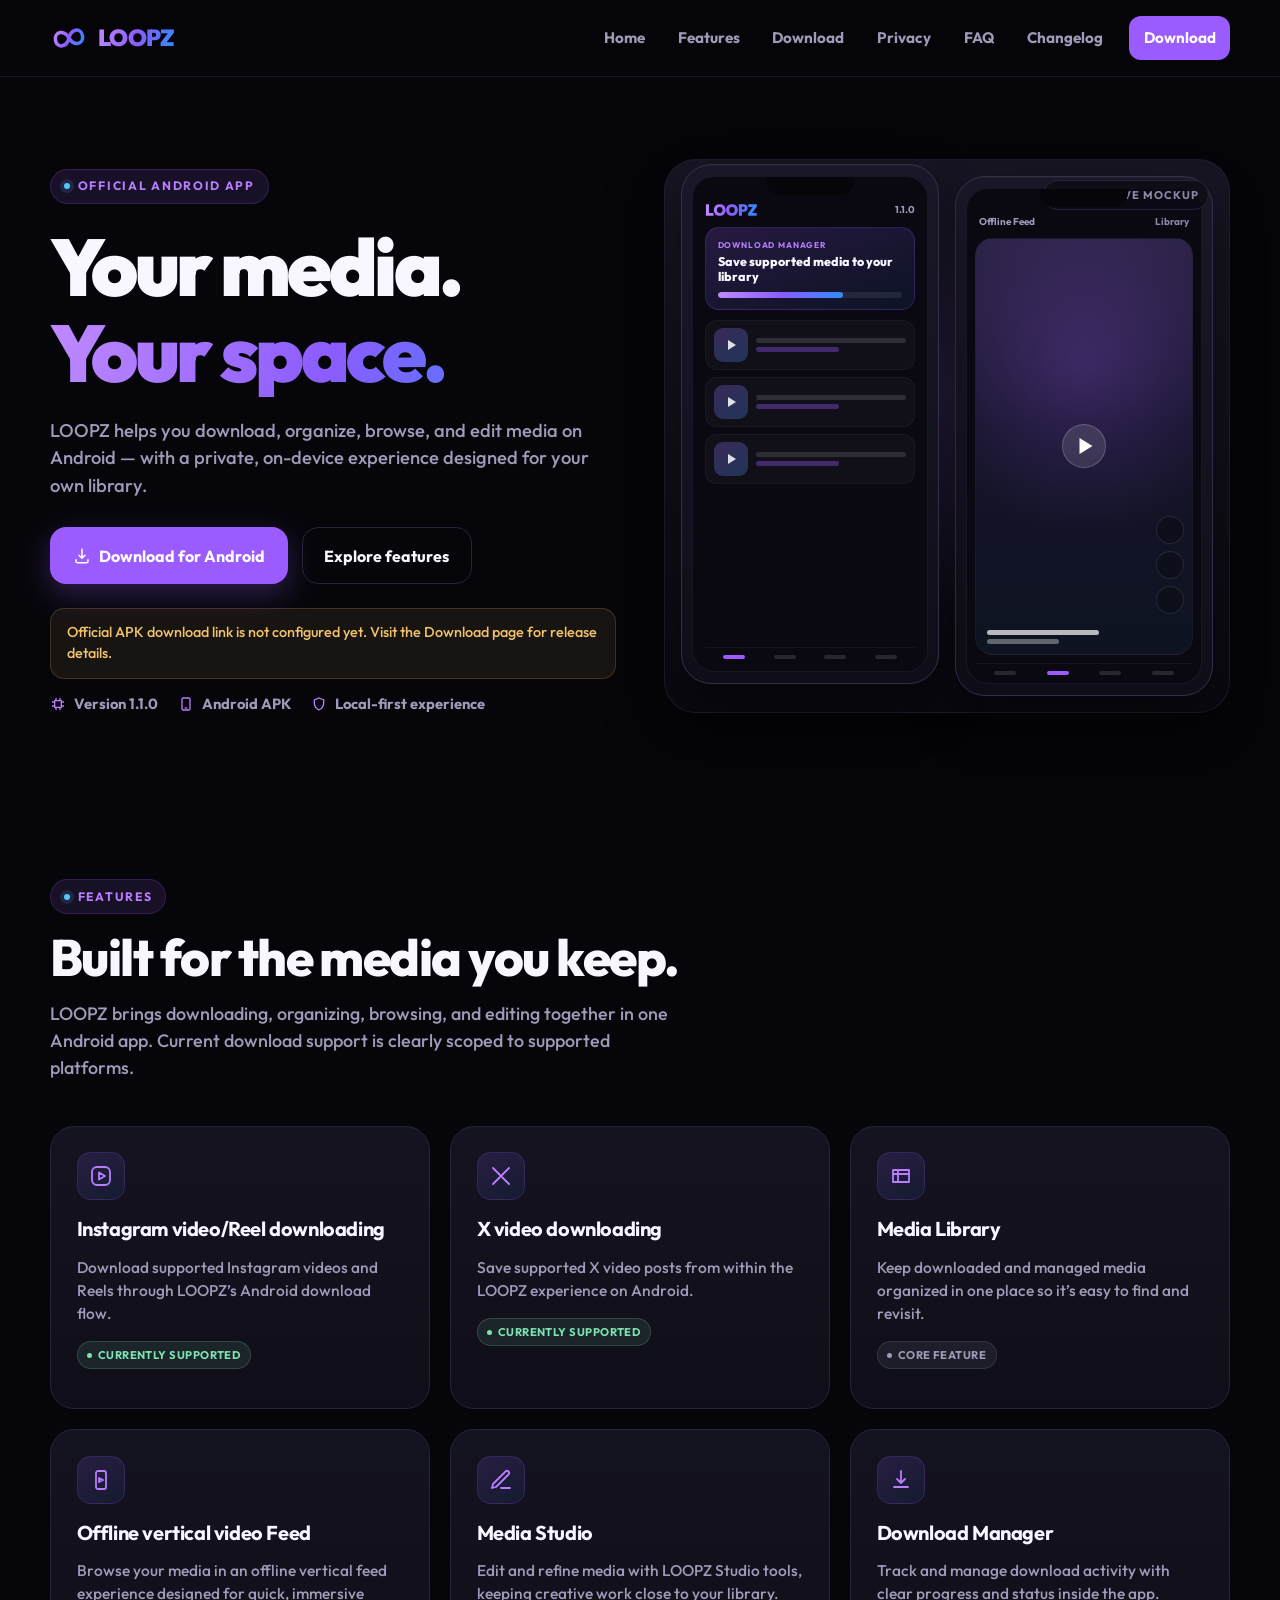
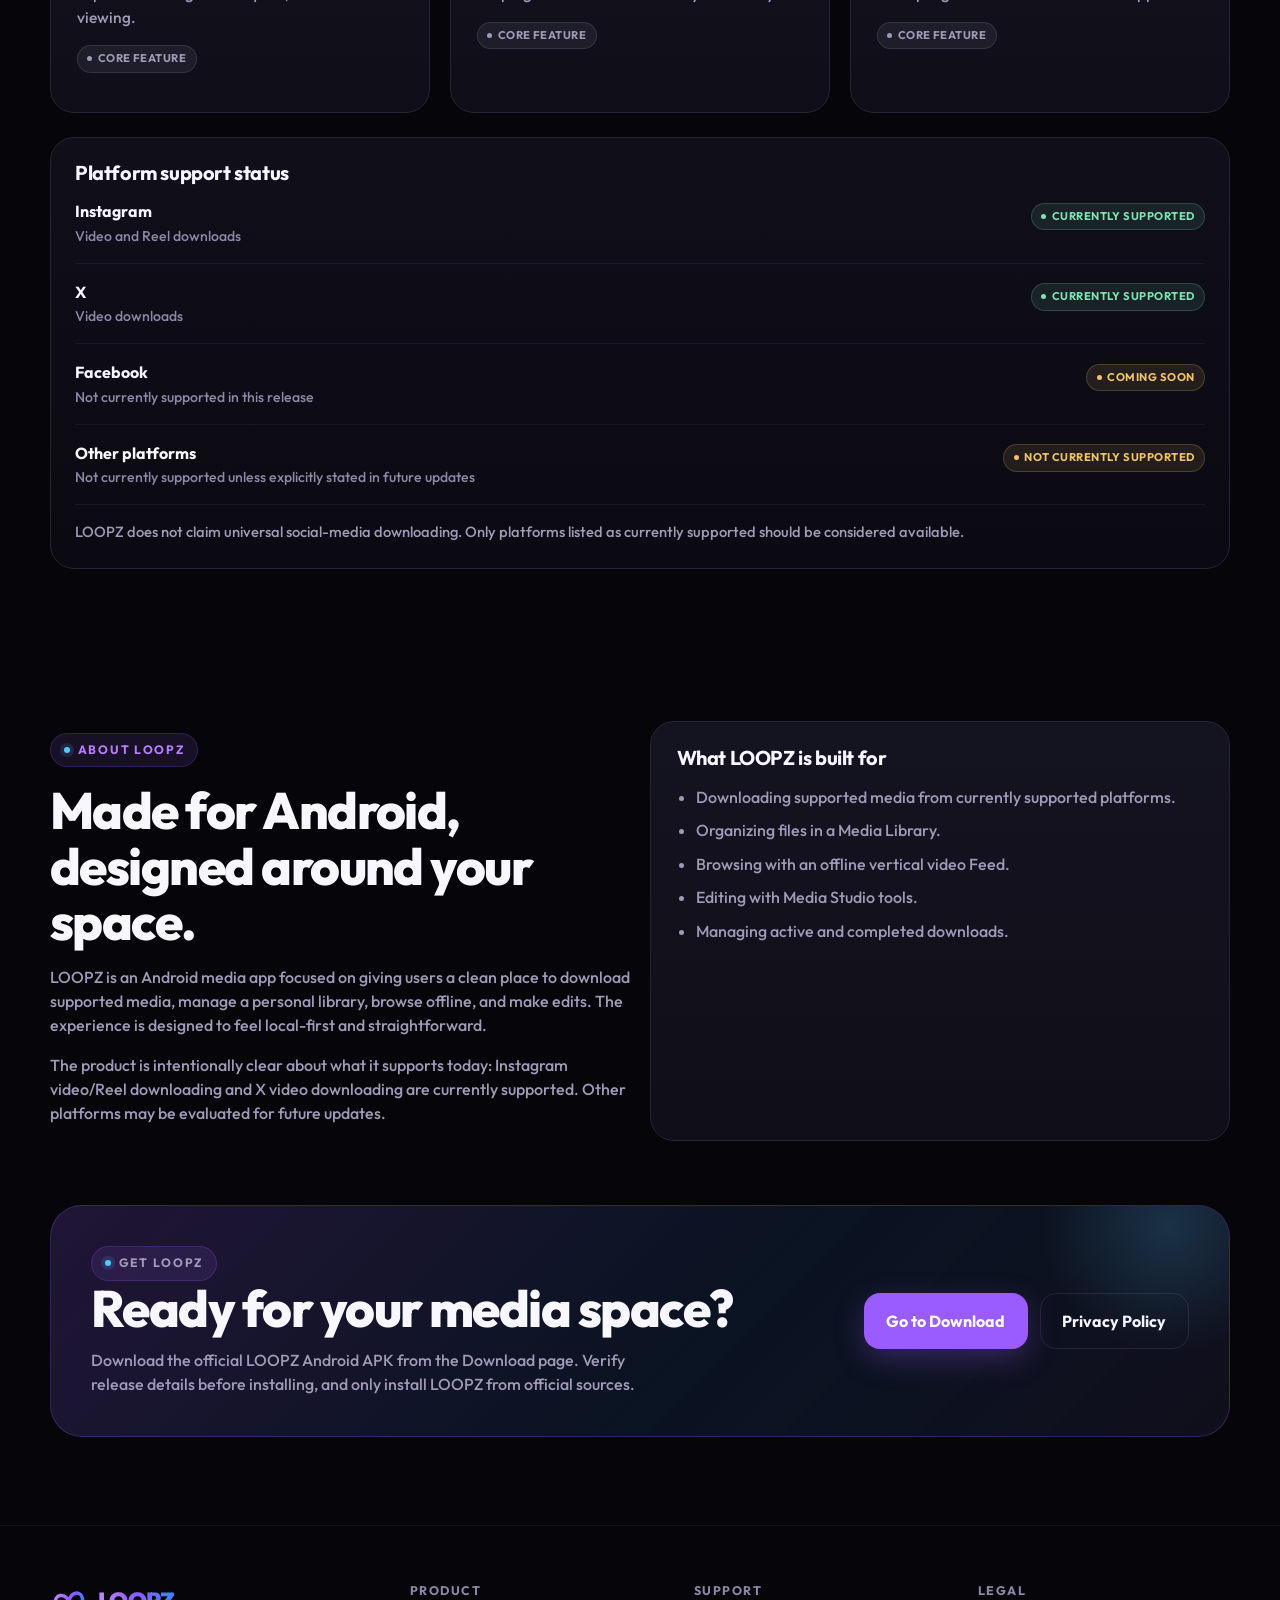
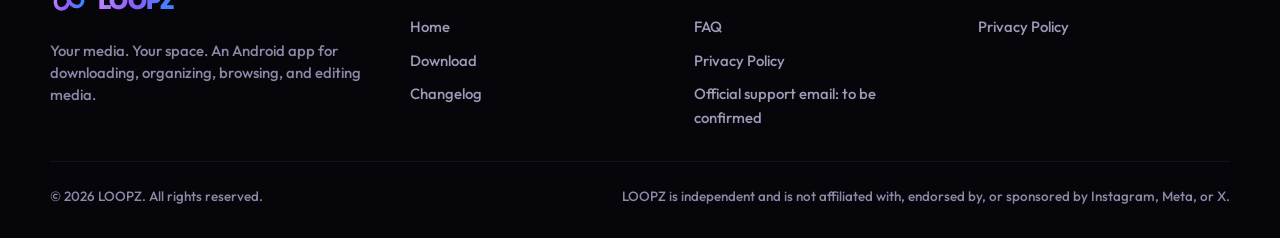
==== index.html @ 99027ad1 "Initial LOOPZ website" ====
<!DOCTYPE html>
<html lang="en">
<head>
  <meta charset="utf-8">
  <meta name="viewport" content="width=device-width, initial-scale=1">
  <title>LOOPZ — Your media. Your space.</title>
  <meta name="description" content="LOOPZ is an Android app for downloading, organizing, browsing, and editing media. Currently supports Instagram video/Reel and X video downloads.">
  <meta name="robots" content="index,follow">
  <meta name="theme-color" content="#06060a">
  <link rel="canonical" href="https://loopz.app/">
  <meta property="og:title" content="LOOPZ — Your media. Your space.">
  <meta property="og:description" content="Download, organize, browse, and edit media on Android. Currently supports Instagram video/Reel and X video downloads.">
  <meta property="og:type" content="website">
  <meta property="og:image" content="assets/images/loopz-app-icon-512.png">
  <meta name="twitter:card" content="summary_large_image">
  <meta name="twitter:title" content="LOOPZ — Your media. Your space.">
  <meta name="twitter:description" content="Download, organize, browse, and edit media on Android. Currently supports Instagram video/Reel and X video downloads.">
  <meta name="twitter:image" content="assets/images/loopz-app-icon-512.png">
  <link rel="icon" href="assets/images/loopz-mark.svg" type="image/svg+xml">
  <link rel="stylesheet" href="assets/css/styles.css">
</head>
<body>
  <a class="skip-link" href="#main">Skip to content</a>
  <header class="site-header">
    <div class="nav-wrap">
      <a class="brand" href="index.html" aria-label="LOOPZ home">
        <img src="assets/images/loopz-mark.svg" alt="" width="38" height="38">
        <span>LOOPZ</span>
      </a>
      <button class="nav-toggle" type="button" data-nav-toggle aria-expanded="false" aria-controls="site-nav" aria-label="Open menu">
        <svg viewBox="0 0 24 24" fill="none" stroke="currentColor" stroke-width="2" stroke-linecap="round"><path d="M4 7h16M4 12h16M4 17h16"/></svg>
      </button>
      <nav class="nav" id="site-nav" data-nav aria-label="Primary">
        <a href="index.html">Home</a>
        <a href="#features">Features</a>
        <a href="download.html">Download</a>
        <a href="privacy.html">Privacy</a>
        <a href="faq.html">FAQ</a>
        <a href="changelog.html">Changelog</a>
        <a class="nav-cta" href="download.html">Download</a>
      </nav>
    </div>
  </header>

  <main id="main">
    <section class="hero">
      <div class="container hero-grid">
        <div class="hero-copy reveal">
          <p class="eyebrow">Official Android App</p>
          <h1><span class="line">Your media.</span><span class="line grad-text">Your space.</span></h1>
          <p class="lead">LOOPZ helps you download, organize, browse, and edit media on Android — with a private, on-device experience designed for your own library.</p>
          <div class="hero-actions">
            <a class="btn btn-primary" href="download.html">
              <svg viewBox="0 0 24 24" fill="none" stroke="currentColor" stroke-width="2" stroke-linecap="round" stroke-linejoin="round" aria-hidden="true"><path d="M12 3v12m0 0 4-4m-4 4-4-4M4 17v2a2 2 0 0 0 2 2h12a2 2 0 0 0 2-2v-2"/></svg>
              Download for Android
            </a>
            <a class="btn btn-secondary" href="#features">Explore features</a>
          </div>
          <p class="download-note pending" data-download-note>Official APK download link is not configured yet. Visit the Download page for release details.</p>
          <ul class="hero-meta" aria-label="App details">
            <li><svg viewBox="0 0 24 24" fill="none" stroke="currentColor" stroke-width="2" aria-hidden="true"><path d="M7 7h10v10H7z"/><path d="M9 3v4M15 3v4M9 17v4M15 17v4M3 9h4M3 15h4M17 9h4M17 15h4"/></svg>Version 1.1.0</li>
            <li><svg viewBox="0 0 24 24" fill="none" stroke="currentColor" stroke-width="2" aria-hidden="true"><rect x="6" y="3" width="12" height="18" rx="2"/><path d="M10 18h4"/></svg>Android APK</li>
            <li><svg viewBox="0 0 24 24" fill="none" stroke="currentColor" stroke-width="2" aria-hidden="true"><path d="M12 3l7 3v5c0 5-3 8-7 10-4-2-7-5-7-10V6l7-3z"/></svg>Local-first experience</li>
          </ul>
        </div>

        <div class="hero-visual reveal" aria-label="Illustrative LOOPZ app mockups">
          <div class="mockup-wrap">
            <span class="mockup-label">Illustrative mockup</span>
            <div class="phone-mockups">
              <div class="phone featured" aria-hidden="true">
                <div class="phone-screen">
                  <div class="phone-notch"></div>
                  <div class="screen-ui">
                    <div class="s-head"><img class="logo-sm" src="assets/images/loopz-wordmark.svg" alt=""><span>1.1.0</span></div>
                    <div class="s-card">
                      <div class="s-kicker">Download Manager</div>
                      <div class="s-title">Save supported media to your library</div>
                      <div class="s-bar"><span></span></div>
                    </div>
                    <div class="s-list">
                      <div class="s-item"><div class="s-thumb"></div><div class="s-lines"><div class="s-line"></div><div class="s-line"></div></div></div>
                      <div class="s-item"><div class="s-thumb"></div><div class="s-lines"><div class="s-line"></div><div class="s-line"></div></div></div>
                      <div class="s-item"><div class="s-thumb"></div><div class="s-lines"><div class="s-line"></div><div class="s-line"></div></div></div>
                    </div>
                    <div class="s-nav"><span class="active"></span><span></span><span></span><span></span></div>
                  </div>
                </div>
              </div>
              <div class="phone" aria-hidden="true">
                <div class="phone-screen">
                  <div class="phone-notch"></div>
                  <div class="feed-screen">
                    <div class="s-head" style="padding:0 .2rem"><span style="font-size:.62rem;font-weight:700;color:#a09ab8">Offline Feed</span><span style="font-size:.62rem;color:#8e88a8">Library</span></div>
                    <div class="feed-media">
                      <div class="feed-play"></div>
                      <div class="feed-side"><div class="feed-dot"></div><div class="feed-dot"></div><div class="feed-dot"></div></div>
                      <div class="feed-meta"><div class="line"></div><div class="line"></div></div>
                    </div>
                    <div class="s-nav"><span></span><span class="active"></span><span></span><span></span></div>
                  </div>
                </div>
              </div>
            </div>
          </div>
        </div>
      </div>
    </section>

    <section class="section" id="features">
      <div class="container">
        <div class="section-head reveal">
          <p class="eyebrow">Features</p>
          <h2>Built for the media you keep.</h2>
          <p class="lead">LOOPZ brings downloading, organizing, browsing, and editing together in one Android app. Current download support is clearly scoped to supported platforms.</p>
        </div>

        <div class="grid-3">
          <article class="card reveal">
            <div class="icon-box"><svg viewBox="0 0 24 24" fill="none" stroke="currentColor" stroke-width="1.8" stroke-linecap="round" stroke-linejoin="round"><rect x="3" y="3" width="18" height="18" rx="5"/><path d="M10 8.5v7l6-3.5-6-3.5z"/></svg></div>
            <h3>Instagram video/Reel downloading</h3>
            <p>Download supported Instagram videos and Reels through LOOPZ’s Android download flow.</p>
            <div class="feature-status"><span class="badge supported">Currently supported</span></div>
          </article>

          <article class="card reveal">
            <div class="icon-box"><svg viewBox="0 0 24 24" fill="none" stroke="currentColor" stroke-width="1.8" stroke-linecap="round" stroke-linejoin="round"><path d="M4 4l16 16M20 4 4 20"/></svg></div>
            <h3>X video downloading</h3>
            <p>Save supported X video posts from within the LOOPZ experience on Android.</p>
            <div class="feature-status"><span class="badge supported">Currently supported</span></div>
          </article>

          <article class="card reveal">
            <div class="icon-box"><svg viewBox="0 0 24 24" fill="none" stroke="currentColor" stroke-width="1.8" stroke-linecap="round" stroke-linejoin="round"><path d="M4 6h16v12H4z"/><path d="M4 10h16M9 6v12"/></svg></div>
            <h3>Media Library</h3>
            <p>Keep downloaded and managed media organized in one place so it’s easy to find and revisit.</p>
            <div class="feature-status"><span class="badge neutral">Core feature</span></div>
          </article>

          <article class="card reveal">
            <div class="icon-box"><svg viewBox="0 0 24 24" fill="none" stroke="currentColor" stroke-width="1.8" stroke-linecap="round" stroke-linejoin="round"><rect x="7" y="3" width="10" height="18" rx="2"/><path d="M10 10l4 2-4 2z"/></svg></div>
            <h3>Offline vertical video Feed</h3>
            <p>Browse your media in an offline vertical feed experience designed for quick, immersive viewing.</p>
            <div class="feature-status"><span class="badge neutral">Core feature</span></div>
          </article>

          <article class="card reveal">
            <div class="icon-box"><svg viewBox="0 0 24 24" fill="none" stroke="currentColor" stroke-width="1.8" stroke-linecap="round" stroke-linejoin="round"><path d="M12 20h9"/><path d="M16.5 3.5a2.1 2.1 0 0 1 3 3L7 19l-4 1 1-4L16.5 3.5z"/></svg></div>
            <h3>Media Studio</h3>
            <p>Edit and refine media with LOOPZ Studio tools, keeping creative work close to your library.</p>
            <div class="feature-status"><span class="badge neutral">Core feature</span></div>
          </article>

          <article class="card reveal">
            <div class="icon-box"><svg viewBox="0 0 24 24" fill="none" stroke="currentColor" stroke-width="1.8" stroke-linecap="round" stroke-linejoin="round"><path d="M12 3v12m0 0 4-4m-4 4-4-4"/><path d="M5 19h14"/></svg></div>
            <h3>Download Manager</h3>
            <p>Track and manage download activity with clear progress and status inside the app.</p>
            <div class="feature-status"><span class="badge neutral">Core feature</span></div>
          </article>
        </div>

        <div class="status-panel reveal" style="margin-top:1.5rem;">
          <h3 style="margin-bottom:1rem;">Platform support status</h3>
          <div class="status-row">
            <div class="status-name">Instagram <span>Video and Reel downloads</span></div>
            <span class="badge supported">Currently supported</span>
          </div>
          <div class="status-row">
            <div class="status-name">X <span>Video downloads</span></div>
            <span class="badge supported">Currently supported</span>
          </div>
          <div class="status-row">
            <div class="status-name">Facebook <span>Not currently supported in this release</span></div>
            <span class="badge soon">Coming soon</span>
          </div>
          <div class="status-row">
            <div class="status-name">Other platforms <span>Not currently supported unless explicitly stated in future updates</span></div>
            <span class="badge soon">Not currently supported</span>
          </div>
          <p class="muted" style="margin:1rem 0 0;font-size:.92rem;">LOOPZ does not claim universal social-media downloading. Only platforms listed as currently supported should be considered available.</p>
        </div>
      </div>
    </section>

    <section class="section-sm" id="about">
      <div class="container">
        <div class="grid-2">
          <div class="reveal">
            <p class="eyebrow">About LOOPZ</p>
            <h2>Made for Android, designed around your space.</h2>
            <p class="muted">LOOPZ is an Android media app focused on giving users a clean place to download supported media, manage a personal library, browse offline, and make edits. The experience is designed to feel local-first and straightforward.</p>
            <p class="muted" style="margin-top:1rem;">The product is intentionally clear about what it supports today: Instagram video/Reel downloading and X video downloading are currently supported. Other platforms may be evaluated for future updates.</p>
          </div>
          <div class="card reveal">
            <h3>What LOOPZ is built for</h3>
            <ul style="margin:1rem 0 0;padding-left:1.2rem;color:var(--ink-soft);display:grid;gap:.6rem;">
              <li>Downloading supported media from currently supported platforms.</li>
              <li>Organizing files in a Media Library.</li>
              <li>Browsing with an offline vertical video Feed.</li>
              <li>Editing with Media Studio tools.</li>
              <li>Managing active and completed downloads.</li>
            </ul>
          </div>
        </div>
      </div>
    </section>

    <section class="cta-band">
      <div class="container">
        <div class="cta-box reveal">
          <div>
            <p class="eyebrow">Get LOOPZ</p>
            <h2 style="margin-bottom:.75rem;">Ready for your media space?</h2>
            <p>Download the official LOOPZ Android APK from the Download page. Verify release details before installing, and only install LOOPZ from official sources.</p>
          </div>
          <div class="cta-actions">
            <a class="btn btn-primary" href="download.html">Go to Download</a>
            <a class="btn btn-secondary" href="privacy.html">Privacy Policy</a>
          </div>
        </div>
      </div>
    </section>
  </main>

  <footer class="site-footer">
    <div class="container">
      <div class="footer-grid">
        <div class="footer-brand">
          <a class="brand" href="index.html" aria-label="LOOPZ home">
            <img src="assets/images/loopz-mark.svg" alt="" width="38" height="38">
            <span>LOOPZ</span>
          </a>
          <p>Your media. Your space. An Android app for downloading, organizing, browsing, and editing media.</p>
        </div>
        <div class="footer-col">
          <h4>Product</h4>
          <ul>
            <li><a href="index.html">Home</a></li>
            <li><a href="download.html">Download</a></li>
            <li><a href="changelog.html">Changelog</a></li>
          </ul>
        </div>
        <div class="footer-col">
          <h4>Support</h4>
          <ul>
            <li><a href="faq.html">FAQ</a></li>
            <li><a href="privacy.html">Privacy Policy</a></li>
            <li><a data-support-email href="#support-placeholder">Official support email: to be confirmed</a></li>
          </ul>
        </div>
        <div class="footer-col">
          <h4>Legal</h4>
          <ul>
            <li><a href="privacy.html">Privacy Policy</a></li>
          </ul>
        </div>
      </div>
      <div class="footer-bottom">
        <p>© 2026 LOOPZ. All rights reserved.</p>
        <p class="disclaimer">LOOPZ is independent and is not affiliated with, endorsed by, or sponsored by Instagram, Meta, or X.</p>
      </div>
    </div>
  </footer>

  <script src="site.config.js"></script>
  <script src="assets/js/main.js"></script>
</body>
</html>
---- assets/css/styles.css ----
:root {
  --bg: #06060a;
  --bg-1: #0c0b14;
  --bg-2: #12111e;
  --bg-3: #191828;
  --stroke: #272338;
  --stroke-soft: #1a1826;
  --ink: #f8f6ff;
  --ink-soft: #a09ab8;
  --ink-muted: #8e88a8;
  --accent: #9b5cff;
  --accent-bright: #b77eff;
  --electric: #2f8bff;
  --electric-bright: #54c8ff;
  --danger: #ff7b8f;
  --ok: #7ce3b2;
  --grad: linear-gradient(105deg, #c08aff 0%, #8b5cff 50%, #2f8bff 100%);
  --grad-soft: linear-gradient(145deg, rgba(155,92,255,.16), rgba(47,139,255,.08));
  --radius: 24px;
  --radius-sm: 16px;
  --shadow: 0 20px 60px rgba(0,0,0,.35);
  --container: min(1180px, calc(100% - 2rem));
  --transition: 220ms cubic-bezier(.2,.8,.2,1);
}
@font-face { font-family: "Outfit"; src: url("../fonts/Outfit-Medium.ttf") format("truetype"); font-weight: 500; font-style: normal; font-display: swap; }
@font-face { font-family: "Outfit"; src: url("../fonts/Outfit-Bold.ttf") format("truetype"); font-weight: 700; font-style: normal; font-display: swap; }
@font-face { font-family: "Outfit"; src: url("../fonts/Outfit-ExtraBold.ttf") format("truetype"); font-weight: 800; font-style: normal; font-display: swap; }
@font-face { font-family: "Outfit"; src: url("../fonts/Outfit-Black.ttf") format("truetype"); font-weight: 900; font-style: normal; font-display: swap; }
*, *::before, *::after { box-sizing: border-box; }
html { scroll-behavior: smooth; background: var(--bg); }
body { margin: 0; font-family: "Outfit", system-ui, -apple-system, sans-serif; color: var(--ink); background: var(--bg); line-height: 1.5; overflow-x: hidden; }
body::before {
  content: ""; position: fixed; inset: -20% -10% auto; height: 60vh; pointer-events: none; z-index: -1;
  background: radial-gradient(ellipse at 30% 20%, rgba(155,92,255,.16), transparent 55%), radial-gradient(ellipse at 75% 30%, rgba(47,139,255,.12), transparent 50%);
}
img, svg { max-width: 100%; height: auto; display: block; }
a { color: inherit; }
p, h1, h2, h3, h4 { overflow-wrap: break-word; }
.container { width: var(--container); margin-inline: auto; }
.skip-link { position: absolute; left: -999px; top: 0; background: var(--accent); color: #fff; padding: .75rem 1rem; border-radius: 0 0 12px 12px; z-index: 1000; }
.skip-link:focus { left: 1rem; }
/* Header */
.site-header { position: sticky; top: 0; z-index: 100; backdrop-filter: blur(18px); background: rgba(6,6,10,.72); border-bottom: 1px solid rgba(39,35,56,.55); }
.nav-wrap { width: var(--container); margin-inline: auto; display: flex; align-items: center; justify-content: space-between; gap: 1rem; min-height: 76px; }
.brand { display: inline-flex; align-items: center; gap: .65rem; text-decoration: none; font-weight: 900; letter-spacing: -.03em; }
.brand img { width: 38px; height: 38px; }
.brand span { font-size: 1.45rem; letter-spacing: -.04em; background: var(--grad); -webkit-background-clip: text; background-clip: text; color: transparent; }
.nav-toggle { display: none; background: var(--bg-2); color: var(--ink); border: 1px solid var(--stroke); border-radius: 12px; width: 46px; height: 46px; align-items: center; justify-content: center; cursor: pointer; }
.nav-toggle svg { width: 22px; height: 22px; }
.nav { display: flex; align-items: center; gap: .25rem; }
.nav a { text-decoration: none; color: var(--ink-soft); padding: .65rem .9rem; border-radius: 12px; font-weight: 700; font-size: .95rem; transition: color var(--transition), background var(--transition); }
.nav a:hover, .nav a.active { color: var(--ink); background: rgba(155,92,255,.1); }
.nav .nav-cta { margin-left: .5rem; color: #fff; background: var(--accent); }
.nav .nav-cta:hover, .nav .nav-cta.active { background: #a96cff; color: #fff; }
/* Buttons */
.btn { display: inline-flex; align-items: center; justify-content: center; gap: .55rem; padding: .95rem 1.35rem; border-radius: 16px; font-weight: 700; font-size: 1rem; text-decoration: none; border: 1px solid transparent; cursor: pointer; transition: transform var(--transition), box-shadow var(--transition), background var(--transition), border-color var(--transition); }
.btn:hover { transform: translateY(-1px); }
.btn:active { transform: translateY(0); }
.btn:focus-visible, a:focus-visible, button:focus-visible, summary:focus-visible { outline: 2px solid var(--electric-bright); outline-offset: 3px; }
.btn-primary { background: var(--accent); color: #fff; box-shadow: 0 10px 30px rgba(155,92,255,.28); }
.btn-primary:hover { background: #a96cff; }
.btn-secondary { background: transparent; border-color: var(--stroke); color: var(--ink); }
.btn-secondary:hover { border-color: rgba(155,92,255,.5); background: rgba(155,92,255,.06); }
.btn.is-disabled { opacity: .72; cursor: not-allowed; filter: saturate(.7); }
.btn.is-disabled:hover { transform: none; }
.btn svg { width: 18px; height: 18px; flex: 0 0 auto; }
/* Sections */
.section { padding: 5.5rem 0; position: relative; }
.section-sm { padding: 4rem 0; }
.section-head { max-width: 720px; margin-bottom: 2.75rem; }
.section-head.center { margin-inline: auto; text-align: center; }
.eyebrow { display: inline-flex; align-items: center; gap: .5rem; padding: .45rem .8rem; border-radius: 999px; background: rgba(155,92,255,.12); color: var(--accent-bright); font-size: .76rem; font-weight: 700; letter-spacing: .14em; text-transform: uppercase; margin-bottom: 1rem; border: 1px solid rgba(155,92,255,.2); }
.eyebrow::before { content: ""; width: 6px; height: 6px; border-radius: 50%; background: var(--electric-bright); box-shadow: 0 0 0 4px rgba(84,200,255,.12); }
h1, h2, h3 { line-height: 1.08; letter-spacing: -.03em; margin: 0 0 1rem; }
h1 { font-size: clamp(2.6rem, 7vw, 5rem); font-weight: 900; letter-spacing: -.045em; }
h2 { font-size: clamp(2rem, 4.8vw, 3.2rem); font-weight: 800; }
h3 { font-size: 1.25rem; font-weight: 700; letter-spacing: -.02em; }
.lead { font-size: 1.12rem; color: var(--ink-soft); max-width: 640px; margin: 0; }
.muted { color: var(--ink-soft); }
.grad-text { background: var(--grad); -webkit-background-clip: text; background-clip: text; color: transparent; }
/* Hero */
.hero { padding: 5rem 0 4rem; overflow: clip; }
.hero-grid { display: grid; grid-template-columns: 1fr 1fr; gap: 3rem; align-items: center; }
.hero-copy .eyebrow { margin-bottom: 1.25rem; }
.hero h1 { margin-bottom: 1.25rem; }
.hero h1 .line { display: block; }
.hero .lead { margin-bottom: 1.75rem; font-size: 1.15rem; }
.hero-actions { display: flex; flex-wrap: wrap; gap: .85rem; margin-bottom: 1.5rem; }
.hero-meta { display: flex; flex-wrap: wrap; gap: .75rem 1.25rem; padding: 0; margin: 0; list-style: none; }
.hero-meta li { display: inline-flex; align-items: center; gap: .5rem; color: var(--ink-soft); font-size: .92rem; font-weight: 700; }
.hero-meta svg { width: 16px; height: 16px; color: var(--accent-bright); }
.hero-visual { position: relative; }
.hero-visual::before { content: ""; position: absolute; inset: 10% 5%; background: radial-gradient(circle at 50% 40%, rgba(155,92,255,.28), transparent 62%); filter: blur(20px); pointer-events: none; }
.mockup-wrap { position: relative; padding: 1rem; border-radius: 32px; background: linear-gradient(180deg, rgba(39,35,56,.55), rgba(18,17,30,.35)); border: 1px solid rgba(39,35,56,.7); box-shadow: var(--shadow); }
.mockup-label { position: absolute; top: 1.25rem; right: 1.25rem; z-index: 2; font-size: .7rem; font-weight: 700; letter-spacing: .08em; text-transform: uppercase; color: var(--ink-muted); background: rgba(12,11,20,.8); padding: .35rem .6rem; border-radius: 999px; border: 1px solid var(--stroke); }
.phone-mockups { display: grid; grid-template-columns: 1fr 1fr; gap: 1rem; align-items: end; }
.phone { background: linear-gradient(180deg, #1a1828, #0f0e18); border: 1px solid #332f48; border-radius: 30px; padding: .65rem; box-shadow: 0 25px 50px rgba(0,0,0,.45), inset 0 1px 0 rgba(255,255,255,.04); }
.phone.featured { transform: translateY(-12px); }
.phone-screen { border-radius: 22px; overflow: hidden; background: #0a0912; aspect-ratio: 9/19; position: relative; border: 1px solid rgba(39,35,56,.5); }
.phone-notch { width: 38%; height: 18px; background: #06060a; border-radius: 0 0 14px 14px; margin: 0 auto; position: relative; z-index: 2; }
.screen-ui { padding: .5rem .75rem .75rem; height: calc(100% - 18px); display: flex; flex-direction: column; gap: .6rem; }
.s-head { display: flex; align-items: center; justify-content: space-between; font-size: .62rem; font-weight: 700; color: var(--ink-soft); }
.s-head .logo-sm { width: 52px; height: auto; }
.s-card { background: linear-gradient(160deg, rgba(155,92,255,.2), rgba(47,139,255,.08)); border: 1px solid rgba(155,92,255,.2); border-radius: 14px; padding: .7rem; }
.s-card .s-kicker { font-size: .52rem; color: var(--accent-bright); text-transform: uppercase; letter-spacing: .1em; font-weight: 700; }
.s-card .s-title { font-size: .78rem; font-weight: 800; margin: .2rem 0; line-height: 1.2; }
.s-card .s-bar { height: 6px; background: rgba(255,255,255,.08); border-radius: 999px; margin-top: .45rem; overflow: hidden; }
.s-card .s-bar span { display: block; height: 100%; width: 68%; background: var(--grad); border-radius: 999px; }
.s-list { display: flex; flex-direction: column; gap: .4rem; flex: 1; }
.s-item { display: flex; gap: .5rem; align-items: center; padding: .45rem; background: rgba(255,255,255,.03); border: 1px solid rgba(39,35,56,.45); border-radius: 12px; }
.s-thumb { width: 34px; height: 34px; border-radius: 9px; background: linear-gradient(145deg, #3a2a58, #1f3558); flex: 0 0 auto; position: relative; }
.s-thumb::after { content: ""; position: absolute; inset: 0; margin: auto; width: 0; height: 0; border-top: 5px solid transparent; border-bottom: 5px solid transparent; border-left: 8px solid rgba(255,255,255,.85); left: 3px; }
.s-lines { flex: 1; min-width: 0; }
.s-line { height: 5px; background: rgba(255,255,255,.12); border-radius: 999px; margin-bottom: 4px; }
.s-line:last-child { width: 55%; margin-bottom: 0; background: rgba(155,92,255,.35); }
.s-nav { display: flex; justify-content: space-around; padding: .45rem .2rem 0; border-top: 1px solid rgba(39,35,56,.4); margin-top: auto; }
.s-nav span { width: 22px; height: 4px; border-radius: 999px; background: rgba(255,255,255,.12); }
.s-nav span.active { background: var(--accent); }
/* Feed mockup */
.feed-screen { padding: .5rem; display: flex; flex-direction: column; gap: .5rem; height: calc(100% - 18px); }
.feed-media { flex: 1; border-radius: 18px; background: linear-gradient(180deg, #2b2245 0%, #151327 45%, #0e1422 100%); position: relative; overflow: hidden; border: 1px solid rgba(39,35,56,.4); }
.feed-media::before { content: ""; position: absolute; inset: 0; background: radial-gradient(circle at 50% 30%, rgba(155,92,255,.25), transparent 55%); }
.feed-play { position: absolute; inset: 0; margin: auto; width: 44px; height: 44px; border-radius: 50%; background: rgba(255,255,255,.12); backdrop-filter: blur(4px); border: 1px solid rgba(255,255,255,.2); }
.feed-play::after { content: ""; position: absolute; top: 50%; left: 54%; transform: translate(-50%,-50%); width: 0; height: 0; border-top: 8px solid transparent; border-bottom: 8px solid transparent; border-left: 13px solid #fff; }
.feed-side { position: absolute; right: .5rem; bottom: 2.5rem; display: flex; flex-direction: column; gap: .45rem; }
.feed-dot { width: 28px; height: 28px; border-radius: 50%; background: rgba(12,11,20,.55); border: 1px solid rgba(255,255,255,.1); }
.feed-meta { position: absolute; left: .65rem; right: 2.8rem; bottom: .65rem; }
.feed-meta .line { height: 5px; background: rgba(255,255,255,.7); border-radius: 999px; width: 70%; margin-bottom: 4px; }
.feed-meta .line:last-child { width: 45%; background: rgba(255,255,255,.35); margin: 0; }
/* Cards / grids */
.grid-3 { display: grid; grid-template-columns: repeat(3, 1fr); gap: 1.25rem; }
.grid-2 { display: grid; grid-template-columns: repeat(2, 1fr); gap: 1.25rem; }
.card { background: linear-gradient(180deg, rgba(25,24,40,.72), rgba(18,17,30,.72)); border: 1px solid var(--stroke); border-radius: var(--radius); padding: 1.6rem; transition: transform var(--transition), border-color var(--transition), box-shadow var(--transition); }
.card:hover { transform: translateY(-3px); border-color: rgba(155,92,255,.35); box-shadow: 0 16px 40px rgba(0,0,0,.25); }
.icon-box { width: 48px; height: 48px; border-radius: 14px; display: grid; place-items: center; background: var(--grad-soft); border: 1px solid rgba(155,92,255,.18); color: var(--accent-bright); margin-bottom: 1.1rem; }
.icon-box svg { width: 24px; height: 24px; }
.card p { margin: 0; color: var(--ink-soft); font-size: .97rem; }
.badge { display: inline-flex; align-items: center; gap: .35rem; padding: .28rem .6rem; border-radius: 999px; font-size: .7rem; font-weight: 700; letter-spacing: .04em; text-transform: uppercase; margin-bottom: .85rem; }
.badge.supported { color: #7ce3b2; background: rgba(124,227,178,.1); border: 1px solid rgba(124,227,178,.2); }
.badge.soon { color: #f0c36a; background: rgba(240,195,106,.1); border: 1px solid rgba(240,195,106,.2); }
.badge.neutral { color: var(--ink-soft); background: rgba(160,154,184,.1); border: 1px solid rgba(160,154,184,.18); }
.badge::before { content: ""; width: 5px; height: 5px; border-radius: 50%; background: currentColor; }
.feature-status { display: flex; flex-wrap: wrap; gap: .5rem; margin-top: 1rem; }
/* Support matrix */
.status-panel { background: linear-gradient(180deg, rgba(18,17,30,.8), rgba(12,11,20,.8)); border: 1px solid var(--stroke); border-radius: var(--radius); padding: 1.5rem; }
.status-row { display: flex; align-items: center; justify-content: space-between; gap: .75rem 1rem; padding: 1rem 0; border-bottom: 1px solid rgba(39,35,56,.5); flex-wrap: wrap; }
.status-row:last-child { padding-bottom: 0; border-bottom: 0; }
.status-row:first-of-type { padding-top: 0; }
.status-name { font-weight: 700; min-width: 0; }
.status-name span { display: block; font-size: .88rem; color: var(--ink-muted); font-weight: 500; margin-top: .15rem; }
/* CTA / download card */
.cta-band { padding: 0 0 5.5rem; }
.cta-box { background: linear-gradient(135deg, rgba(155,92,255,.18), rgba(47,139,255,.1) 55%, rgba(18,17,30,.9)); border: 1px solid rgba(155,92,255,.25); border-radius: 32px; padding: 2.5rem; display: flex; align-items: center; justify-content: space-between; gap: 2rem; position: relative; overflow: hidden; }
.cta-box::after { content: ""; position: absolute; width: 280px; height: 280px; right: -80px; top: -120px; background: radial-gradient(circle, rgba(84,200,255,.18), transparent 65%); pointer-events: none; }
.cta-box p { margin: 0; color: var(--ink-soft); max-width: 560px; }
.cta-actions { display: flex; gap: .75rem; flex-wrap: wrap; flex-shrink: 0; }
/* Page hero */
.page-hero { padding: 4.5rem 0 2.5rem; border-bottom: 1px solid rgba(39,35,56,.45); background: linear-gradient(180deg, rgba(155,92,255,.06), transparent 60%); }
.page-hero .lead { max-width: 720px; }
/* Download */
.download-layout { display: grid; grid-template-columns: 1.2fr .8fr; gap: 1.5rem; align-items: start; }
.download-card { background: linear-gradient(180deg, rgba(25,24,40,.8), rgba(18,17,30,.8)); border: 1px solid var(--stroke); border-radius: var(--radius); padding: 2rem; overflow: hidden; }
.download-card.primary { border-color: rgba(155,92,255,.3); box-shadow: 0 20px 50px rgba(155,92,255,.08); }
.version-tag { display: inline-flex; align-items: center; gap: .5rem; font-size: .85rem; font-weight: 700; color: var(--ink-soft); margin-bottom: 1.25rem; }
.version-tag strong { color: var(--ink); font-size: 1rem; }
.meta-list { margin: 1.5rem 0; padding: 0; list-style: none; border: 1px solid rgba(39,35,56,.55); border-radius: 16px; overflow: hidden; }
.meta-list li { display: flex; justify-content: space-between; gap: 1rem; padding: .9rem 1rem; background: rgba(12,11,20,.35); border-bottom: 1px solid rgba(39,35,56,.45); font-size: .93rem; }
.meta-list li:last-child { border-bottom: 0; }
.meta-list span { color: var(--ink-muted); }
.meta-list strong, .meta-list code { color: var(--ink); font-weight: 700; text-align: right; word-break: break-word; }
.meta-list code { font-family: ui-monospace, SFMono-Regular, Menlo, monospace; font-size: .78rem; color: var(--ink-soft); font-weight: 500; }
.download-note { margin-top: 1rem; padding: .85rem 1rem; border-radius: 14px; font-size: .9rem; line-height: 1.45; }
.download-note.pending { color: #f0c36a; background: rgba(240,195,106,.08); border: 1px solid rgba(240,195,106,.18); }
.download-note.ok { color: #7ce3b2; background: rgba(124,227,178,.08); border: 1px solid rgba(124,227,178,.18); }
.checksum-row { display: flex; gap: .75rem; align-items: flex-start; margin-top: .75rem; }
.copy-btn { background: rgba(155,92,255,.12); color: var(--accent-bright); border: 1px solid rgba(155,92,255,.2); padding: .45rem .7rem; border-radius: 10px; font: inherit; font-size: .78rem; font-weight: 700; cursor: pointer; white-space: nowrap; }
.copy-btn:hover { background: rgba(155,92,255,.2); }
.copy-status { font-size: .82rem; color: var(--ink-muted); margin-top: .5rem; min-height: 1.2em; }
.steps { counter-reset: step; list-style: none; padding: 0; margin: 1.25rem 0 0; display: grid; gap: .85rem; }
.steps li { counter-increment: step; display: flex; gap: .9rem; padding: 1rem; background: rgba(12,11,20,.35); border: 1px solid rgba(39,35,56,.45); border-radius: 16px; }
.steps li::before { content: counter(step); width: 30px; height: 30px; flex: 0 0 auto; border-radius: 50%; display: grid; place-items: center; background: var(--grad-soft); color: var(--accent-bright); font-size: .82rem; font-weight: 800; border: 1px solid rgba(155,92,255,.2); }
.steps strong { display: block; margin-bottom: .15rem; }
.steps span { color: var(--ink-soft); font-size: .93rem; }
.callout { padding: 1rem 1.1rem; border-radius: 16px; border: 1px solid rgba(240,195,106,.2); background: rgba(240,195,106,.06); color: var(--ink-soft); font-size: .93rem; }
.callout strong { color: #f0c36a; }
.callout.info { border-color: rgba(47,139,255,.22); background: rgba(47,139,255,.06); }
.callout.info strong { color: var(--electric-bright); }
/* Prose / policy */
.prose { max-width: 860px; }
.prose h2 { font-size: 1.7rem; margin: 2.5rem 0 .85rem; }
.prose h3 { font-size: 1.15rem; margin: 1.5rem 0 .5rem; }
.prose p, .prose li { color: var(--ink-soft); font-size: 1rem; }
.prose ul, .prose ol { padding-left: 1.25rem; }
.prose li + li { margin-top: .4rem; }
.prose a { color: var(--accent-bright); text-decoration: underline; text-decoration-color: rgba(155,92,255,.35); text-underline-offset: 3px; }
.prose .policy-meta { display: flex; flex-wrap: wrap; gap: .6rem 1.25rem; padding: 1rem 1.25rem; background: rgba(25,24,40,.5); border: 1px solid var(--stroke); border-radius: 16px; margin: 1.5rem 0 2rem; font-size: .9rem; }
.prose .policy-meta span { color: var(--ink-muted); }
.prose .policy-meta strong { color: var(--ink); }
.notice-box { margin: 1.25rem 0; padding: 1rem 1.15rem; border-radius: 16px; border: 1px solid rgba(155,92,255,.2); background: rgba(155,92,255,.06); }
.notice-box p { margin: 0; }
.notice-box strong { color: var(--accent-bright); }
.confirm-list li { color: #e8d59a; }
.confirm-list li::marker { color: #f0c36a; }
/* FAQ */
.faq-list { display: grid; gap: .85rem; max-width: 860px; }
.faq-item { background: rgba(18,17,30,.65); border: 1px solid var(--stroke); border-radius: 18px; overflow: hidden; }
.faq-item summary { list-style: none; cursor: pointer; padding: 1.2rem 1.25rem; font-weight: 700; font-size: 1.02rem; display: flex; align-items: center; justify-content: space-between; gap: 1rem; }
.faq-item summary::-webkit-details-marker { display: none; }
.faq-item summary::after { content: "+"; width: 28px; height: 28px; flex: 0 0 auto; border-radius: 50%; display: grid; place-items: center; background: rgba(155,92,255,.12); color: var(--accent-bright); font-size: 1.1rem; line-height: 1; transition: transform var(--transition); }
.faq-item[open] summary::after { transform: rotate(45deg); }
.faq-item[open] { border-color: rgba(155,92,255,.28); }
.faq-answer { padding: 0 1.25rem 1.25rem; color: var(--ink-soft); }
.faq-answer p { margin: 0; }
.faq-answer p + p { margin-top: .75rem; }
/* Changelog */
.release-card { max-width: 860px; background: linear-gradient(180deg, rgba(25,24,40,.7), rgba(18,17,30,.7)); border: 1px solid var(--stroke); border-radius: var(--radius); padding: 2rem; }
.release-head { display: flex; flex-wrap: wrap; align-items: center; gap: .75rem 1rem; margin-bottom: 1.25rem; padding-bottom: 1.25rem; border-bottom: 1px solid rgba(39,35,56,.5); }
.release-version { font-size: 1.6rem; font-weight: 900; margin: 0; letter-spacing: -.03em; }
.release-list { margin: 0; padding-left: 1.2rem; color: var(--ink-soft); }
.release-list li + li { margin-top: .45rem; }
/* Footer */
.site-footer { padding: 3.5rem 0 2rem; border-top: 1px solid rgba(39,35,56,.5); background: rgba(6,6,10,.5); }
.footer-grid { display: grid; grid-template-columns: 1.3fr repeat(3, 1fr); gap: 2rem; padding-bottom: 2rem; border-bottom: 1px solid rgba(39,35,56,.4); }
.footer-brand p { color: var(--ink-muted); font-size: .93rem; max-width: 320px; margin: .85rem 0 0; }
.footer-col h4 { font-size: .78rem; font-weight: 700; text-transform: uppercase; letter-spacing: .12em; color: var(--ink-muted); margin: 0 0 .85rem; }
.footer-col ul { list-style: none; padding: 0; margin: 0; display: grid; gap: .55rem; }
.footer-col a { color: var(--ink-soft); text-decoration: none; font-size: .93rem; transition: color var(--transition); }
.footer-col a:hover { color: var(--ink); }
.footer-bottom { padding-top: 1.5rem; display: flex; flex-wrap: wrap; justify-content: space-between; gap: .75rem 1.5rem; color: var(--ink-muted); font-size: .84rem; }
.footer-bottom p { margin: 0; }
.disclaimer { max-width: 720px; }
/* Utility */
.placeholder { color: #f0c36a; font-style: normal; }
.sr-only { position: absolute !important; width: 1px; height: 1px; padding: 0; margin: -1px; overflow: hidden; clip: rect(0,0,0,0); white-space: nowrap; border: 0; }
/* Responsive */
@media (max-width: 980px) {
  .hero-grid, .download-layout { grid-template-columns: 1fr; }
  .hero-visual { max-width: 560px; width: 100%; margin-inline: auto; }
  .grid-3 { grid-template-columns: repeat(2, 1fr); }
  .footer-grid { grid-template-columns: 1fr 1fr; }
  .cta-box { flex-direction: column; align-items: flex-start; }
}
@media (max-width: 760px) {
  .nav-toggle { display: inline-flex; }
  .nav { display: none; position: absolute; top: calc(100% + 1px); left: 0; right: 0; flex-direction: column; align-items: stretch; padding: 1rem; background: rgba(12,11,20,.96); backdrop-filter: blur(16px); border-bottom: 1px solid var(--stroke); gap: .2rem; }
  .nav.open { display: flex; }
  .nav a { padding: .8rem 1rem; }
  .nav .nav-cta { margin: .5rem 0 0; justify-content: center; }
  .section { padding: 4rem 0; }
  .hero { padding: 3.5rem 0 2.5rem; }
  .grid-3, .grid-2 { grid-template-columns: 1fr; }
  .footer-grid { grid-template-columns: 1fr; gap: 1.75rem; }
  .meta-list li { flex-direction: column; align-items: flex-start; }
  .meta-list strong, .meta-list code { text-align: left; }
  .status-row { align-items: flex-start; }
  .cta-box { padding: 1.75rem; }
}
@media (max-width: 480px) {
  .phone-mockups { gap: .65rem; }
  .phone { padding: .5rem; border-radius: 24px; }
  .phone-screen { border-radius: 18px; }
  .btn { width: 100%; }
  .hero-actions { flex-direction: column; }
  .cta-actions { width: 100%; }
  .cta-actions .btn { width: 100%; }
  .download-card, .card, .release-card, .status-panel { padding: 1.25rem; }
  .page-hero { padding: 3.5rem 0 2rem; }
  .meta-list code { overflow-wrap: anywhere; }
}
@media (prefers-reduced-motion: reduce) {
  html { scroll-behavior: auto; }
  *, *::before, *::after { animation-duration: 0.01ms !important; animation-iteration-count: 1 !important; transition-duration: 0.01ms !important; }
}
.reveal { opacity: 0; transform: translateY(18px); transition: opacity .55s ease, transform .55s ease; }
.reveal.visible { opacity: 1; transform: none; }
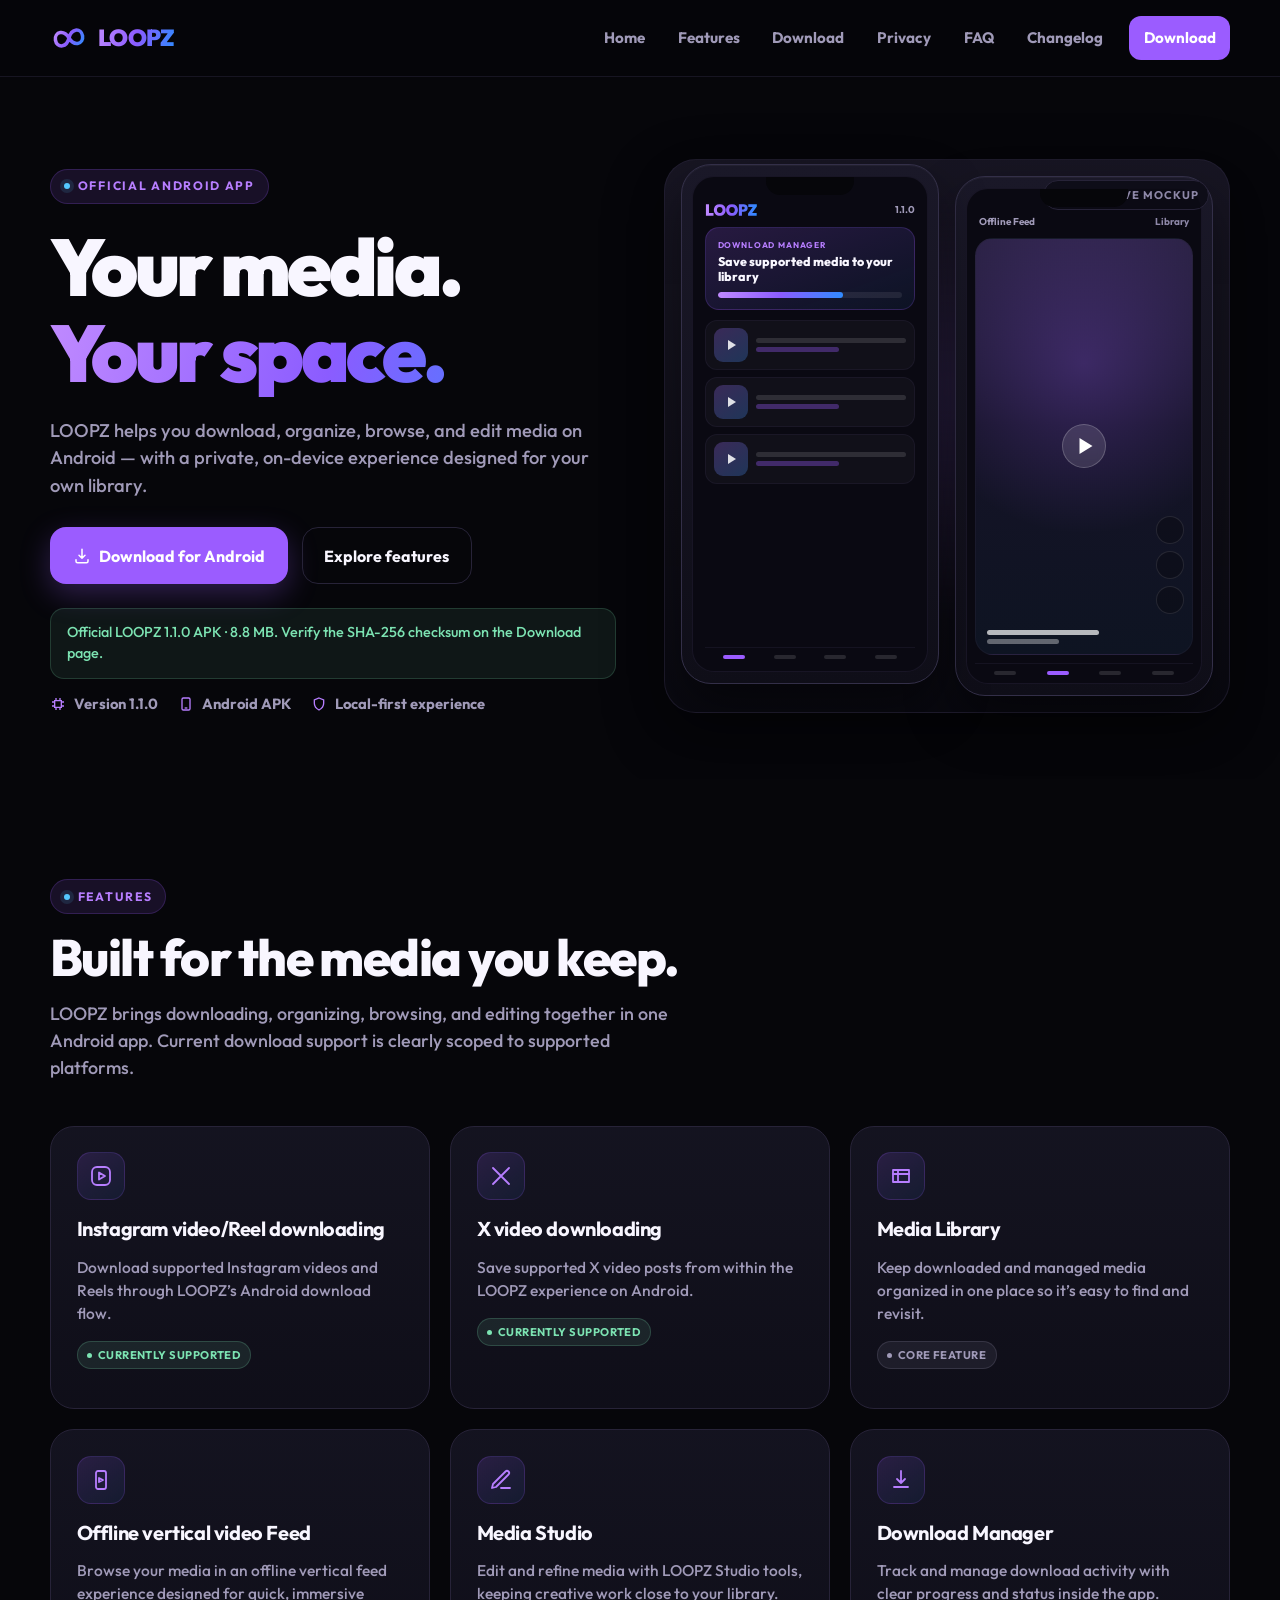
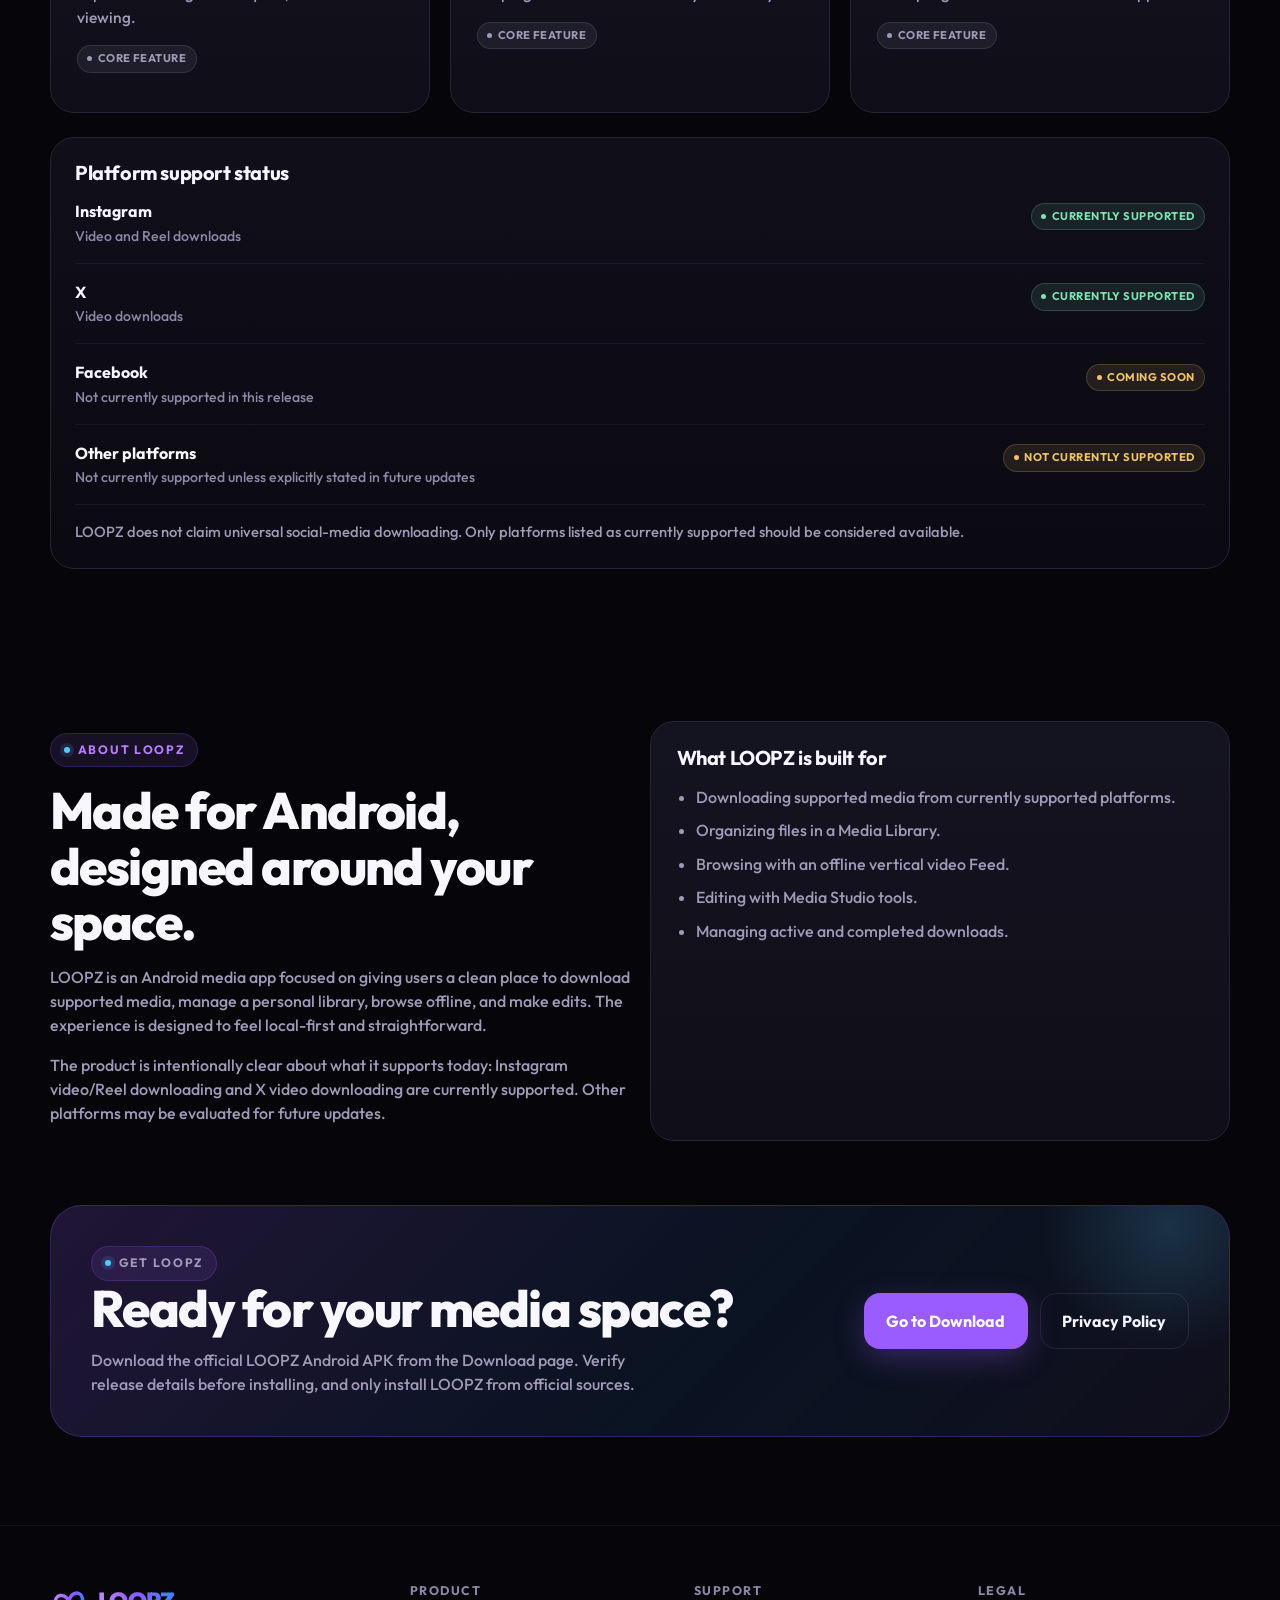
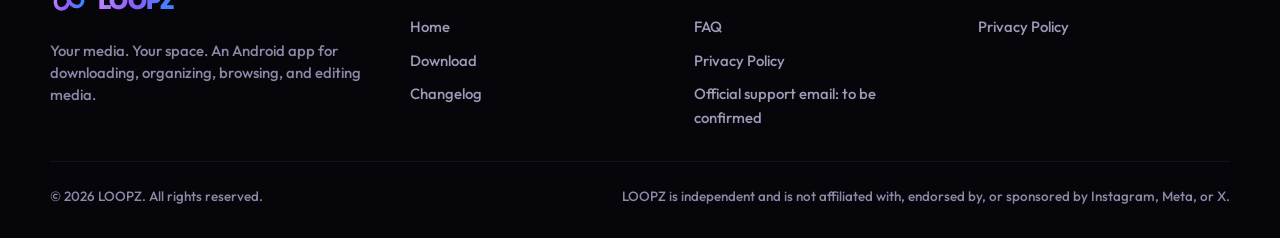
==== commit 781896d1: "Enable LOOPZ 1.1.0 APK downloads" ====
--- a/index.html
+++ b/index.html
@@ -56,7 +56,7 @@
             </a>
             <a class="btn btn-secondary" href="#features">Explore features</a>
           </div>
-          <p class="download-note pending" data-download-note>Official APK download link is not configured yet. Visit the Download page for release details.</p>
+          <p class="download-note ok" data-download-note>Official LOOPZ 1.1.0 APK · 8.8 MB. Verify the SHA-256 checksum on the Download page.</p>
           <ul class="hero-meta" aria-label="App details">
             <li><svg viewBox="0 0 24 24" fill="none" stroke="currentColor" stroke-width="2" aria-hidden="true"><path d="M7 7h10v10H7z"/><path d="M9 3v4M15 3v4M9 17v4M15 17v4M3 9h4M3 15h4M17 9h4M17 15h4"/></svg>Version 1.1.0</li>
             <li><svg viewBox="0 0 24 24" fill="none" stroke="currentColor" stroke-width="2" aria-hidden="true"><rect x="6" y="3" width="12" height="18" rx="2"/><path d="M10 18h4"/></svg>Android APK</li>
@@ -245,7 +245,7 @@
           <ul>
             <li><a href="faq.html">FAQ</a></li>
             <li><a href="privacy.html">Privacy Policy</a></li>
-            <li><a data-support-email href="#support-placeholder">Official support email: to be confirmed</a></li>
+            <li><a data-support-email>Official support email: to be confirmed</a></li>
           </ul>
         </div>
         <div class="footer-col">
